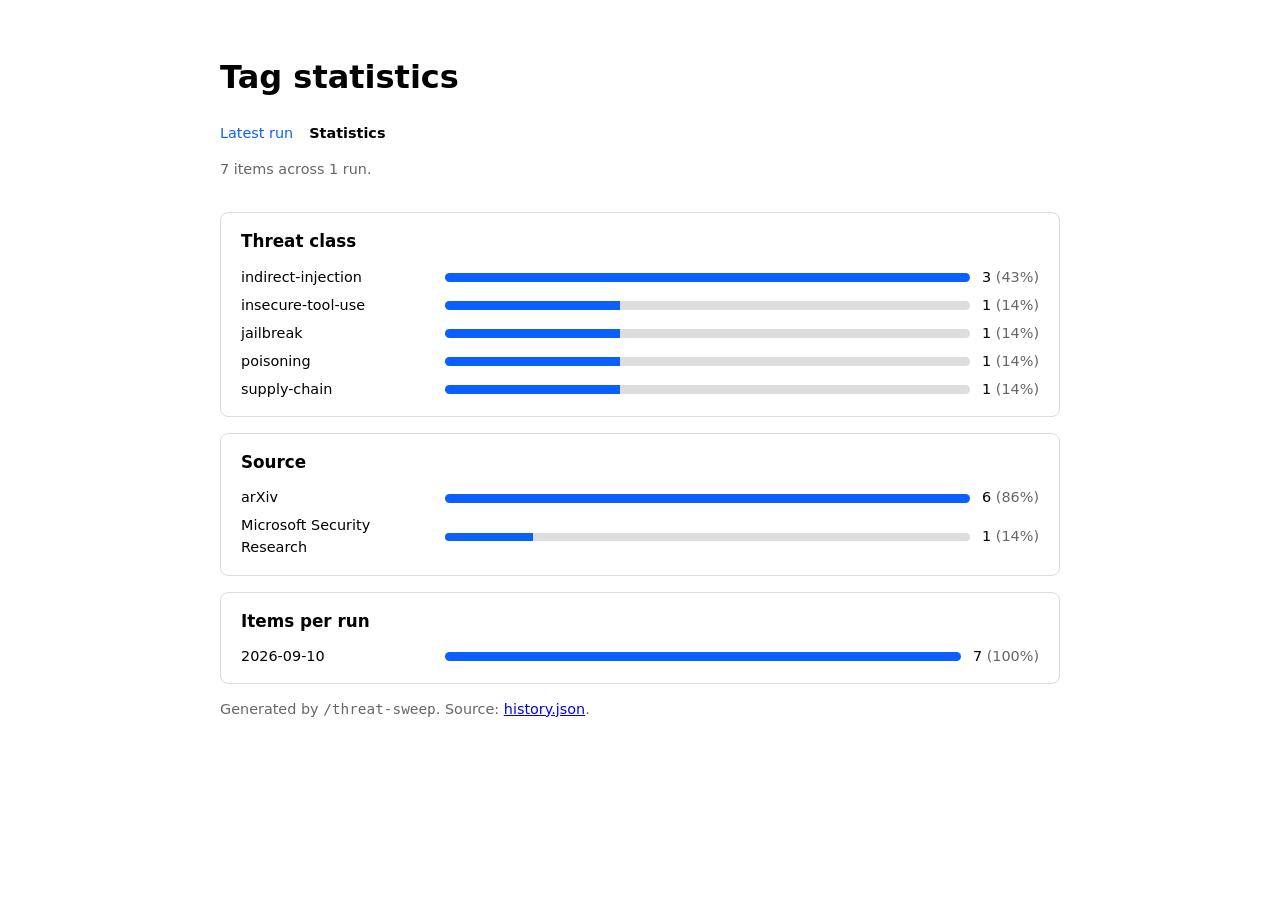
==== site/stats.html @ 4282f171 "update site" ====
<!doctype html>
<html lang="en">
<head>
  <meta charset="utf-8" />
  <meta name="viewport" content="width=device-width, initial-scale=1" />
  <title>Tag statistics &middot; AI Security Threat Sweep</title>
  <link rel="stylesheet" href="style.css" />
</head>
<body>
  <header>
    <h1>Tag statistics</h1>
    <nav class="nav">
      <a href="index.html">Latest run</a>
      <a href="stats.html" aria-current="page">Statistics</a>
    </nav>
    <p id="stats-meta" class="muted"></p>
  </header>

  <main id="stats" aria-live="polite"></main>

  <footer class="muted">
    <p>Generated by <code>/threat-sweep</code>. Source: <a href="data/history.json">history.json</a>.</p>
  </footer>

  <script src="stats.js"></script>
</body>
</html>
---- site/style.css ----
:root {
  color-scheme: light dark;
  --border: light-dark(#ddd, #333);
  --muted: light-dark(#666, #999);
  --accent: light-dark(#0b5fff, #6ea8fe);
}

body {
  font-family: system-ui, -apple-system, "Segoe UI", sans-serif;
  max-width: 840px;
  margin: 0 auto;
  padding: 2rem 1rem 4rem;
  line-height: 1.5;
}

header {
  margin-bottom: 2rem;
}

.muted {
  color: var(--muted);
  font-size: 0.9rem;
}

#list {
  display: grid;
  gap: 1rem;
}

.card {
  border: 1px solid var(--border);
  border-radius: 8px;
  padding: 1rem 1.25rem;
}

.card h2 {
  margin: 0 0 0.35rem;
  font-size: 1.05rem;
}

.card h2 a {
  color: inherit;
  text-decoration: none;
}

.card h2 a:hover {
  text-decoration: underline;
}

.card p {
  margin: 0.35rem 0 0;
}

.tags {
  display: flex;
  gap: 0.5rem;
  flex-wrap: wrap;
  margin-top: 0.6rem;
  font-size: 0.8rem;
}

.tag {
  border: 1px solid var(--border);
  border-radius: 999px;
  padding: 0.1rem 0.6rem;
  color: var(--accent);
}

.empty {
  color: var(--muted);
  font-style: italic;
}

.nav {
  display: flex;
  gap: 1rem;
  margin: 0.5rem 0;
  font-size: 0.9rem;
}

.nav a {
  color: var(--accent);
  text-decoration: none;
}

.nav a[aria-current="page"] {
  color: inherit;
  font-weight: 600;
}

#stats {
  display: grid;
  gap: 1rem;
}

#stats h2 {
  margin: 0 0 0.75rem;
  font-size: 1.05rem;
}

.bars {
  list-style: none;
  margin: 0;
  padding: 0;
  display: grid;
  gap: 0.4rem;
}

.bars li {
  display: grid;
  grid-template-columns: minmax(6rem, 12rem) 1fr auto;
  align-items: center;
  gap: 0.75rem;
  font-size: 0.9rem;
}

.bar-track {
  background: var(--border);
  border-radius: 999px;
  height: 0.55rem;
  overflow: hidden;
}

.bar-fill {
  display: block;
  height: 100%;
  background: var(--accent);
}

.bar-value {
  font-variant-numeric: tabular-nums;
}

@media (max-width: 520px) {
  .bars li {
    grid-template-columns: 1fr auto;
  }

  .bar-track {
    grid-column: 1 / -1;
  }
}
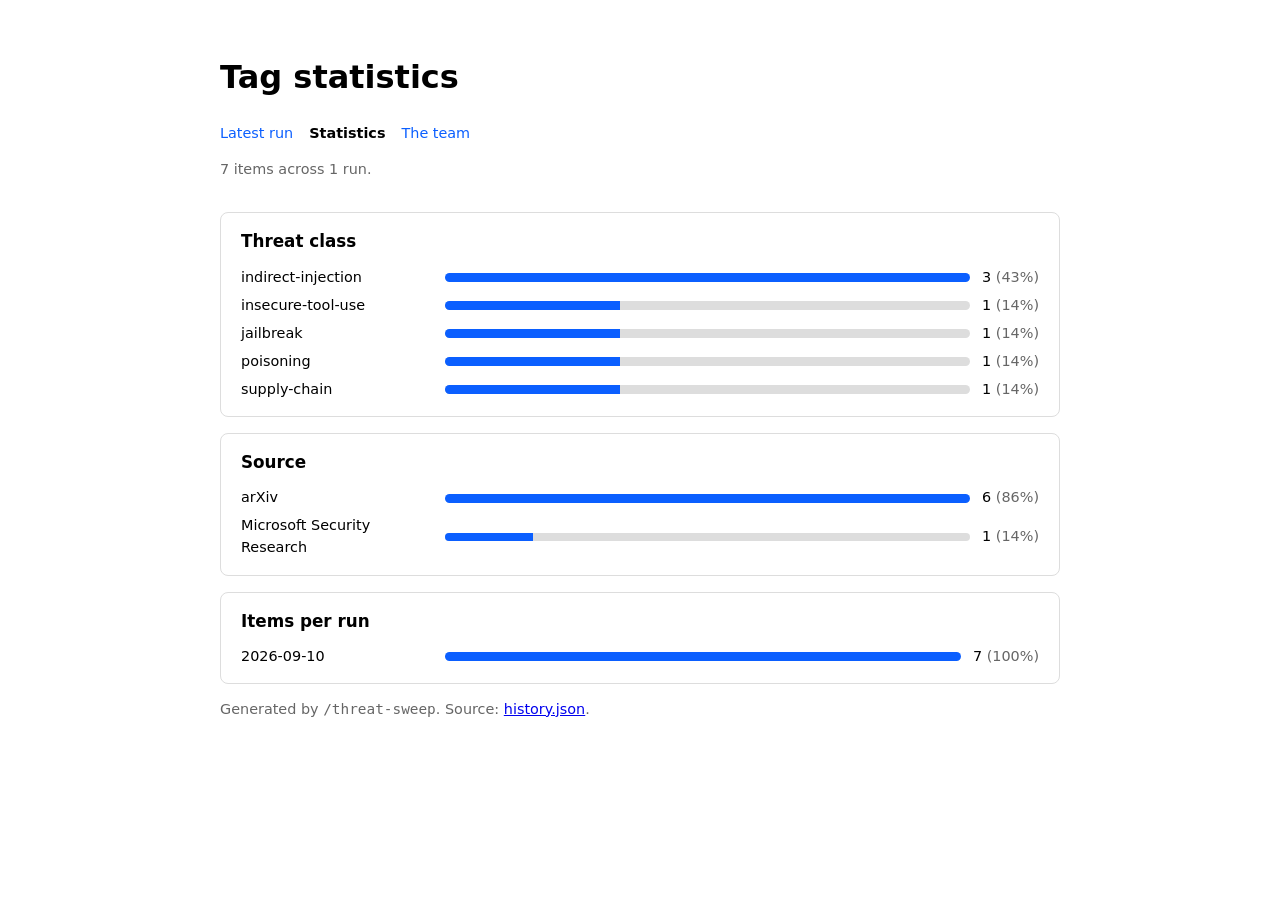
==== commit d45eccb0: "site updates" ====
--- a/site/stats.html
+++ b/site/stats.html
@@ -12,6 +12,7 @@
     <nav class="nav">
       <a href="index.html">Latest run</a>
       <a href="stats.html" aria-current="page">Statistics</a>
+      <a href="team.html">The team</a>
     </nav>
     <p id="stats-meta" class="muted"></p>
   </header>
--- a/site/style.css
+++ b/site/style.css
@@ -131,6 +131,45 @@
   font-variant-numeric: tabular-nums;
 }
 
+.section-title {
+  font-size: 0.85rem;
+  text-transform: uppercase;
+  letter-spacing: 0.08em;
+  color: var(--muted);
+  margin: 2rem 0 0.75rem;
+}
+
+.section-title:first-child {
+  margin-top: 0;
+}
+
+.team-grid {
+  display: grid;
+  grid-template-columns: repeat(auto-fill, minmax(260px, 1fr));
+  gap: 1rem;
+}
+
+.team-grid h3 {
+  margin: 0 0 0.35rem;
+  font-size: 1rem;
+  font-family: ui-monospace, SFMono-Regular, Menlo, monospace;
+}
+
+.team-grid p {
+  margin: 0;
+  font-size: 0.9rem;
+}
+
+.flow {
+  margin: 0;
+  padding-left: 1.2rem;
+  font-size: 0.9rem;
+}
+
+.flow li {
+  margin-bottom: 0.3rem;
+}
+
 @media (max-width: 520px) {
   .bars li {
     grid-template-columns: 1fr auto;
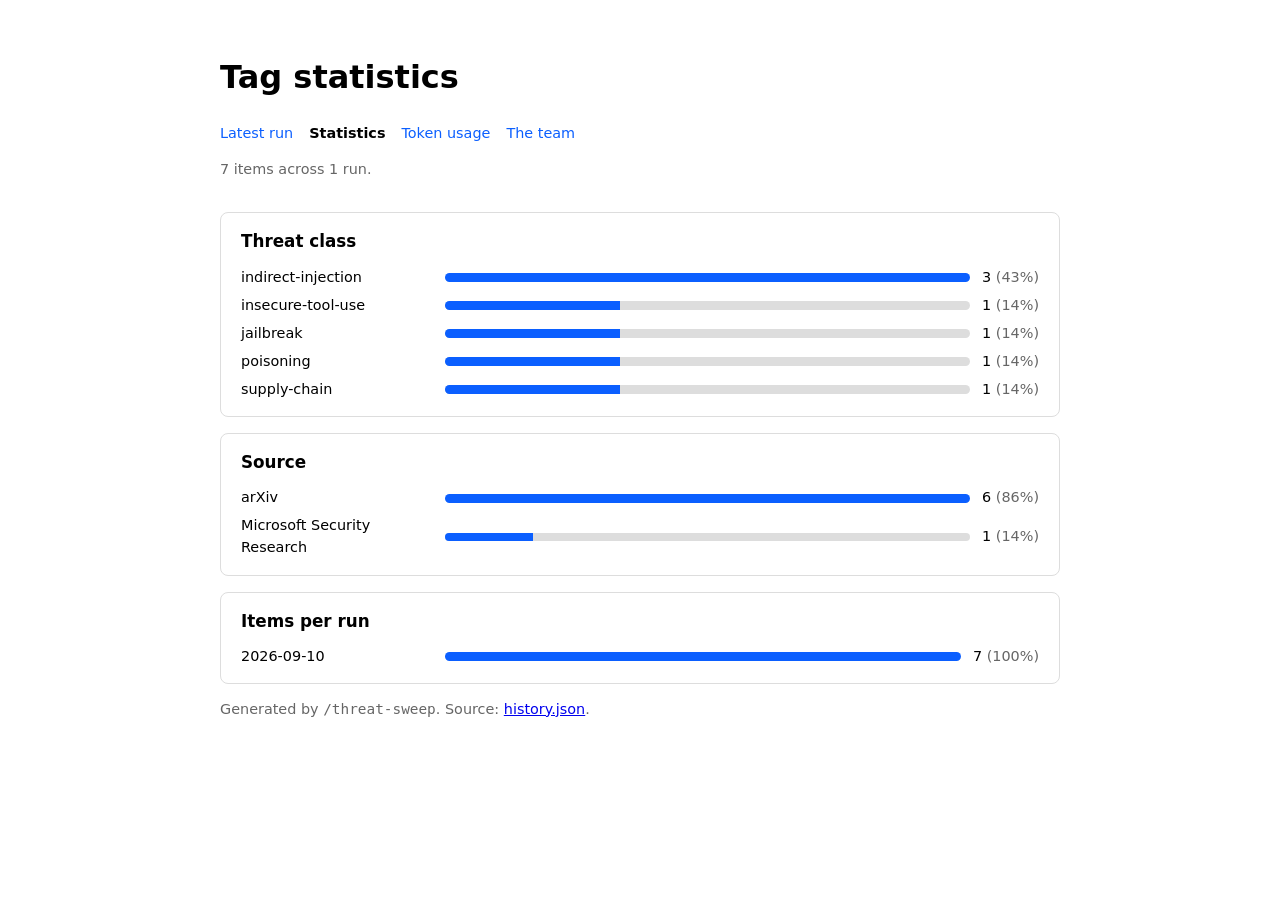
==== commit 70b1d251: "add usage tool and page" ====
--- a/site/stats.html
+++ b/site/stats.html
@@ -12,6 +12,7 @@
     <nav class="nav">
       <a href="index.html">Latest run</a>
       <a href="stats.html" aria-current="page">Statistics</a>
+      <a href="usage.html">Token usage</a>
       <a href="team.html">The team</a>
     </nav>
     <p id="stats-meta" class="muted"></p>
--- a/site/style.css
+++ b/site/style.css
@@ -119,6 +119,7 @@
   border-radius: 999px;
   height: 0.55rem;
   overflow: hidden;
+  display: flex;
 }
 
 .bar-fill {
@@ -127,6 +128,10 @@
   background: var(--accent);
 }
 
+.bar-fill.out {
+  background: light-dark(#e0762b, #f0a868);
+}
+
 .bar-value {
   font-variant-numeric: tabular-nums;
 }
@@ -170,6 +175,43 @@
   margin-bottom: 0.3rem;
 }
 
+.stat-grid {
+  display: grid;
+  grid-template-columns: repeat(auto-fit, minmax(140px, 1fr));
+  gap: 1rem;
+}
+
+.stat {
+  display: grid;
+  gap: 0.15rem;
+}
+
+.stat strong {
+  font-size: 1.3rem;
+  font-variant-numeric: tabular-nums;
+}
+
+.legend {
+  display: flex;
+  align-items: center;
+  gap: 0.35rem;
+  margin: 0.9rem 0 0;
+  font-size: 0.8rem;
+  color: var(--muted);
+}
+
+.swatch {
+  width: 0.7rem;
+  height: 0.7rem;
+  border-radius: 2px;
+  background: var(--accent);
+}
+
+.swatch.out {
+  background: light-dark(#e0762b, #f0a868);
+  margin-left: 0.75rem;
+}
+
 @media (max-width: 520px) {
   .bars li {
     grid-template-columns: 1fr auto;
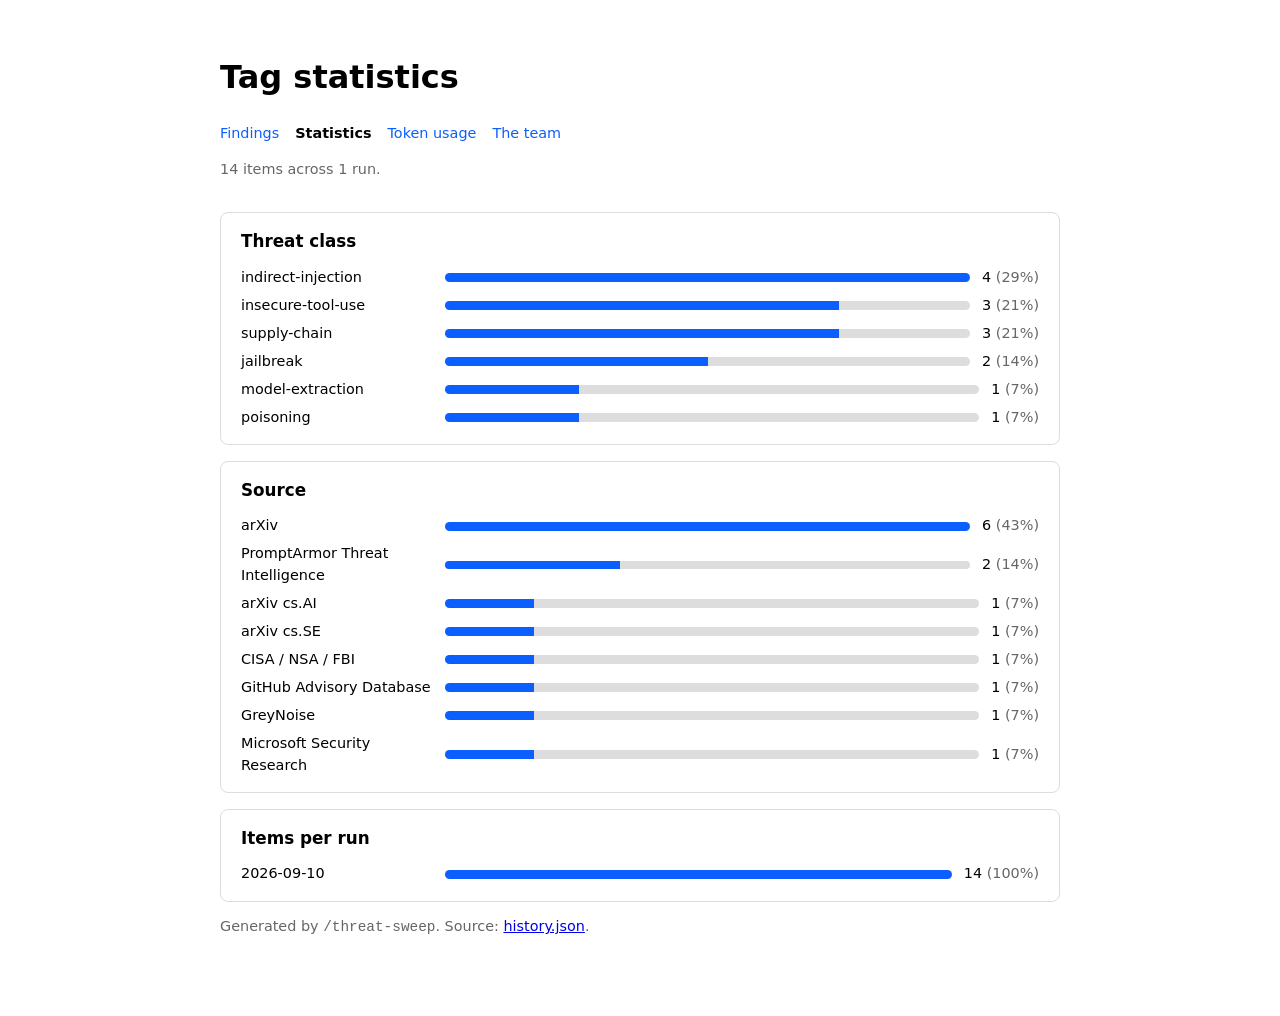
==== commit a49a8ef2: "site rebuild" ====
--- a/site/stats.html
+++ b/site/stats.html
@@ -10,7 +10,7 @@
   <header>
     <h1>Tag statistics</h1>
     <nav class="nav">
-      <a href="index.html">Latest run</a>
+      <a href="index.html">Findings</a>
       <a href="stats.html" aria-current="page">Statistics</a>
       <a href="usage.html">Token usage</a>
       <a href="team.html">The team</a>
--- a/site/style.css
+++ b/site/style.css
@@ -24,7 +24,71 @@
 
 #list {
   display: grid;
-  gap: 1rem;
+  gap: 0;
+  border-top: 1px solid var(--border);
+}
+
+.finding {
+  border-bottom: 1px solid var(--border);
+}
+
+.finding summary {
+  cursor: pointer;
+  padding: 0.7rem 0.25rem;
+  display: flex;
+  flex-wrap: wrap;
+  align-items: baseline;
+  gap: 0.35rem 0.75rem;
+  list-style-position: outside;
+}
+
+.finding summary::marker {
+  color: var(--muted);
+}
+
+.finding[open] summary {
+  padding-bottom: 0.25rem;
+}
+
+.finding-title {
+  flex: 1 1 22rem;
+  font-weight: 600;
+}
+
+.finding summary:hover .finding-title {
+  color: var(--accent);
+}
+
+.finding-meta {
+  display: flex;
+  align-items: baseline;
+  flex-wrap: wrap;
+  gap: 0.4rem;
+  font-size: 0.78rem;
+}
+
+.finding-meta time {
+  color: var(--muted);
+  font-variant-numeric: tabular-nums;
+}
+
+.finding-body {
+  padding: 0 0.25rem 0.9rem 1.4rem;
+}
+
+.finding-body p {
+  margin: 0 0 0.5rem;
+  font-size: 0.92rem;
+}
+
+.source-link {
+  font-size: 0.85rem;
+  color: var(--accent);
+  text-decoration: none;
+}
+
+.source-link:hover {
+  text-decoration: underline;
 }
 
 .card {
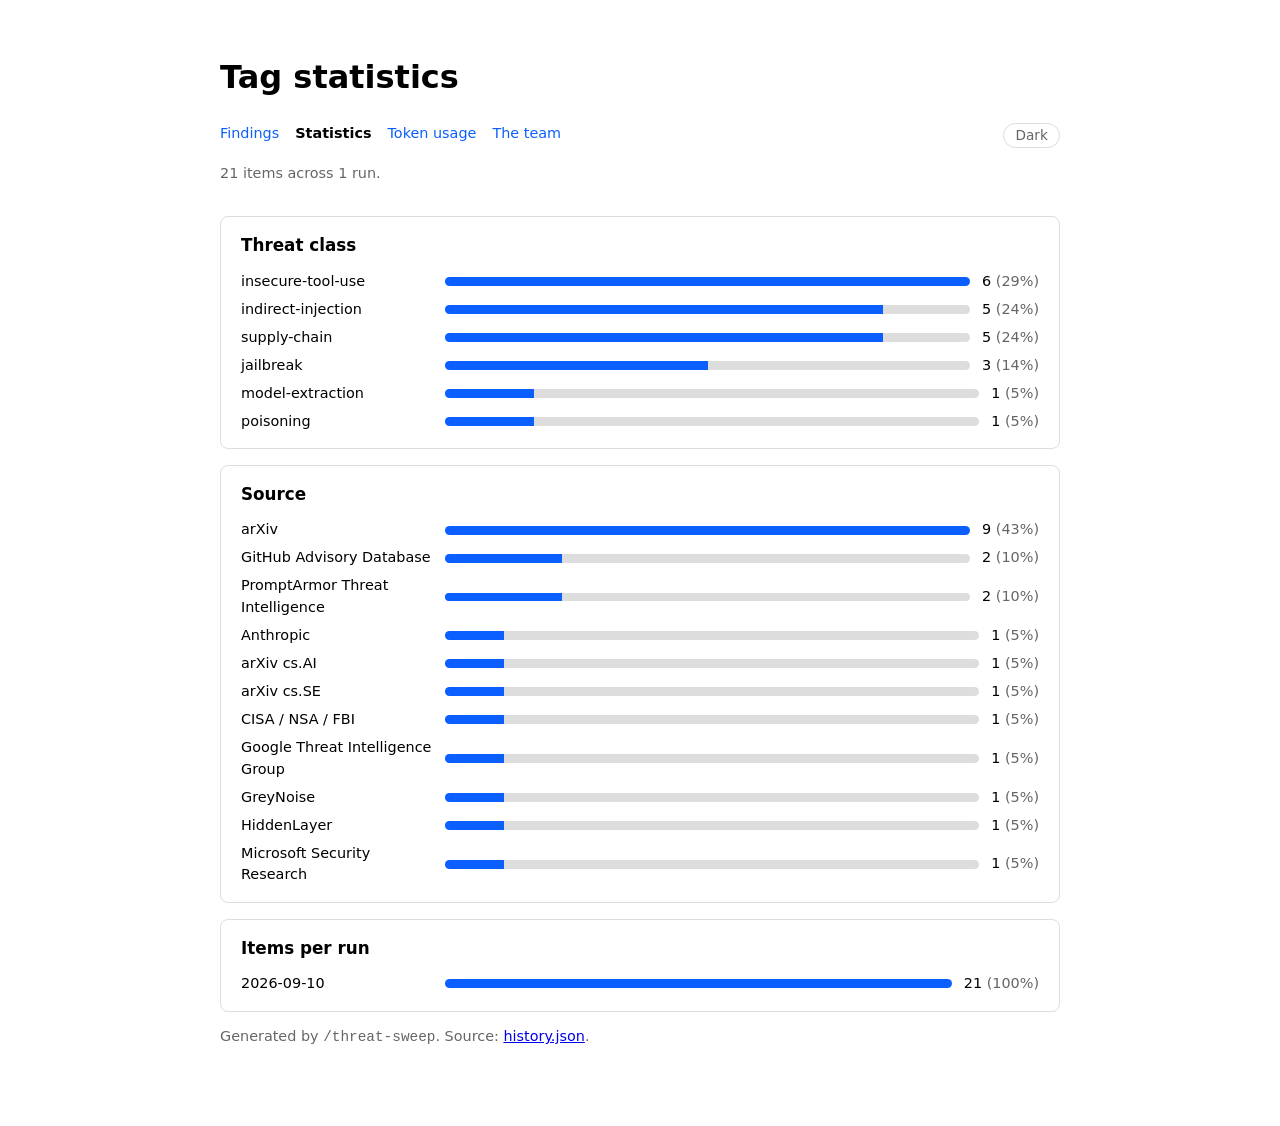
==== commit 746f910d: "add toggle" ====
--- a/site/stats.html
+++ b/site/stats.html
@@ -5,6 +5,7 @@
   <meta name="viewport" content="width=device-width, initial-scale=1" />
   <title>Tag statistics &middot; AI Security Threat Sweep</title>
   <link rel="stylesheet" href="style.css" />
+  <script src="theme.js"></script>
 </head>
 <body>
   <header>
@@ -14,6 +15,7 @@
       <a href="stats.html" aria-current="page">Statistics</a>
       <a href="usage.html">Token usage</a>
       <a href="team.html">The team</a>
+      <button id="theme-toggle" class="theme-toggle" type="button">Dark</button>
     </nav>
     <p id="stats-meta" class="muted"></p>
   </header>
--- a/site/style.css
+++ b/site/style.css
@@ -3,6 +3,14 @@
   --border: light-dark(#ddd, #333);
   --muted: light-dark(#666, #999);
   --accent: light-dark(#0b5fff, #6ea8fe);
+}
+
+:root[data-theme="light"] {
+  color-scheme: light;
+}
+
+:root[data-theme="dark"] {
+  color-scheme: dark;
 }
 
 body {
@@ -152,6 +160,23 @@
   font-weight: 600;
 }
 
+.theme-toggle {
+  margin-left: auto;
+  font: inherit;
+  font-size: 0.85rem;
+  color: var(--muted);
+  background: none;
+  border: 1px solid var(--border);
+  border-radius: 999px;
+  padding: 0.1rem 0.7rem;
+  cursor: pointer;
+}
+
+.theme-toggle:hover {
+  color: var(--accent);
+  border-color: var(--accent);
+}
+
 #stats {
   display: grid;
   gap: 1rem;
@@ -192,10 +217,6 @@
   background: var(--accent);
 }
 
-.bar-fill.out {
-  background: light-dark(#e0762b, #f0a868);
-}
-
 .bar-value {
   font-variant-numeric: tabular-nums;
 }
@@ -239,41 +260,101 @@
   margin-bottom: 0.3rem;
 }
 
-.stat-grid {
-  display: grid;
-  grid-template-columns: repeat(auto-fit, minmax(140px, 1fr));
-  gap: 1rem;
-}
-
-.stat {
-  display: grid;
-  gap: 0.15rem;
-}
-
-.stat strong {
-  font-size: 1.3rem;
-  font-variant-numeric: tabular-nums;
-}
-
-.legend {
-  display: flex;
-  align-items: center;
-  gap: 0.35rem;
+.headline {
+  display: grid;
+  gap: 0.2rem;
+}
+
+.headline p {
+  margin: 0;
+}
+
+.headline-total {
+  font-size: 2.4rem;
+  font-weight: 650;
+  line-height: 1.1;
+  font-variant-numeric: tabular-nums;
+}
+
+.headline-total .muted {
+  font-size: 1rem;
+  font-weight: 400;
+}
+
+.headline-split {
+  display: grid;
+  grid-template-columns: repeat(auto-fit, minmax(88px, 1fr));
+  gap: 0.75rem;
   margin: 0.9rem 0 0;
-  font-size: 0.8rem;
-  color: var(--muted);
-}
-
-.swatch {
-  width: 0.7rem;
-  height: 0.7rem;
-  border-radius: 2px;
+  padding-top: 0.9rem;
+  border-top: 1px solid var(--border);
+}
+
+.headline-split dt {
+  color: var(--muted);
+  font-size: 0.78rem;
+}
+
+.headline-split dd {
+  margin: 0.1rem 0 0;
+  font-size: 1.05rem;
+  font-variant-numeric: tabular-nums;
+}
+
+.run-list {
+  border-top: 1px solid var(--border);
+}
+
+.run-bar {
+  flex: 1 1 6rem;
+  min-width: 4rem;
+  height: 0.4rem;
+  border-radius: 999px;
+  background: var(--border);
+  overflow: hidden;
+}
+
+.run-bar-fill {
+  display: block;
+  height: 100%;
   background: var(--accent);
 }
 
-.swatch.out {
-  background: light-dark(#e0762b, #f0a868);
-  margin-left: 0.75rem;
+.run-total {
+  font-variant-numeric: tabular-nums;
+  font-size: 0.85rem;
+}
+
+.usage-table {
+  width: 100%;
+  border-collapse: collapse;
+  font-size: 0.85rem;
+}
+
+.usage-table th,
+.usage-table td {
+  padding: 0.35rem 0.5rem 0.35rem 0;
+  text-align: left;
+  border-bottom: 1px solid var(--border);
+  vertical-align: top;
+}
+
+.usage-table th {
+  color: var(--muted);
+  font-weight: 500;
+  font-size: 0.75rem;
+  text-transform: uppercase;
+  letter-spacing: 0.04em;
+}
+
+.usage-table tr:last-child td {
+  border-bottom: 0;
+}
+
+.usage-table .num {
+  text-align: right;
+  font-variant-numeric: tabular-nums;
+  white-space: nowrap;
 }
 
 @media (max-width: 520px) {
